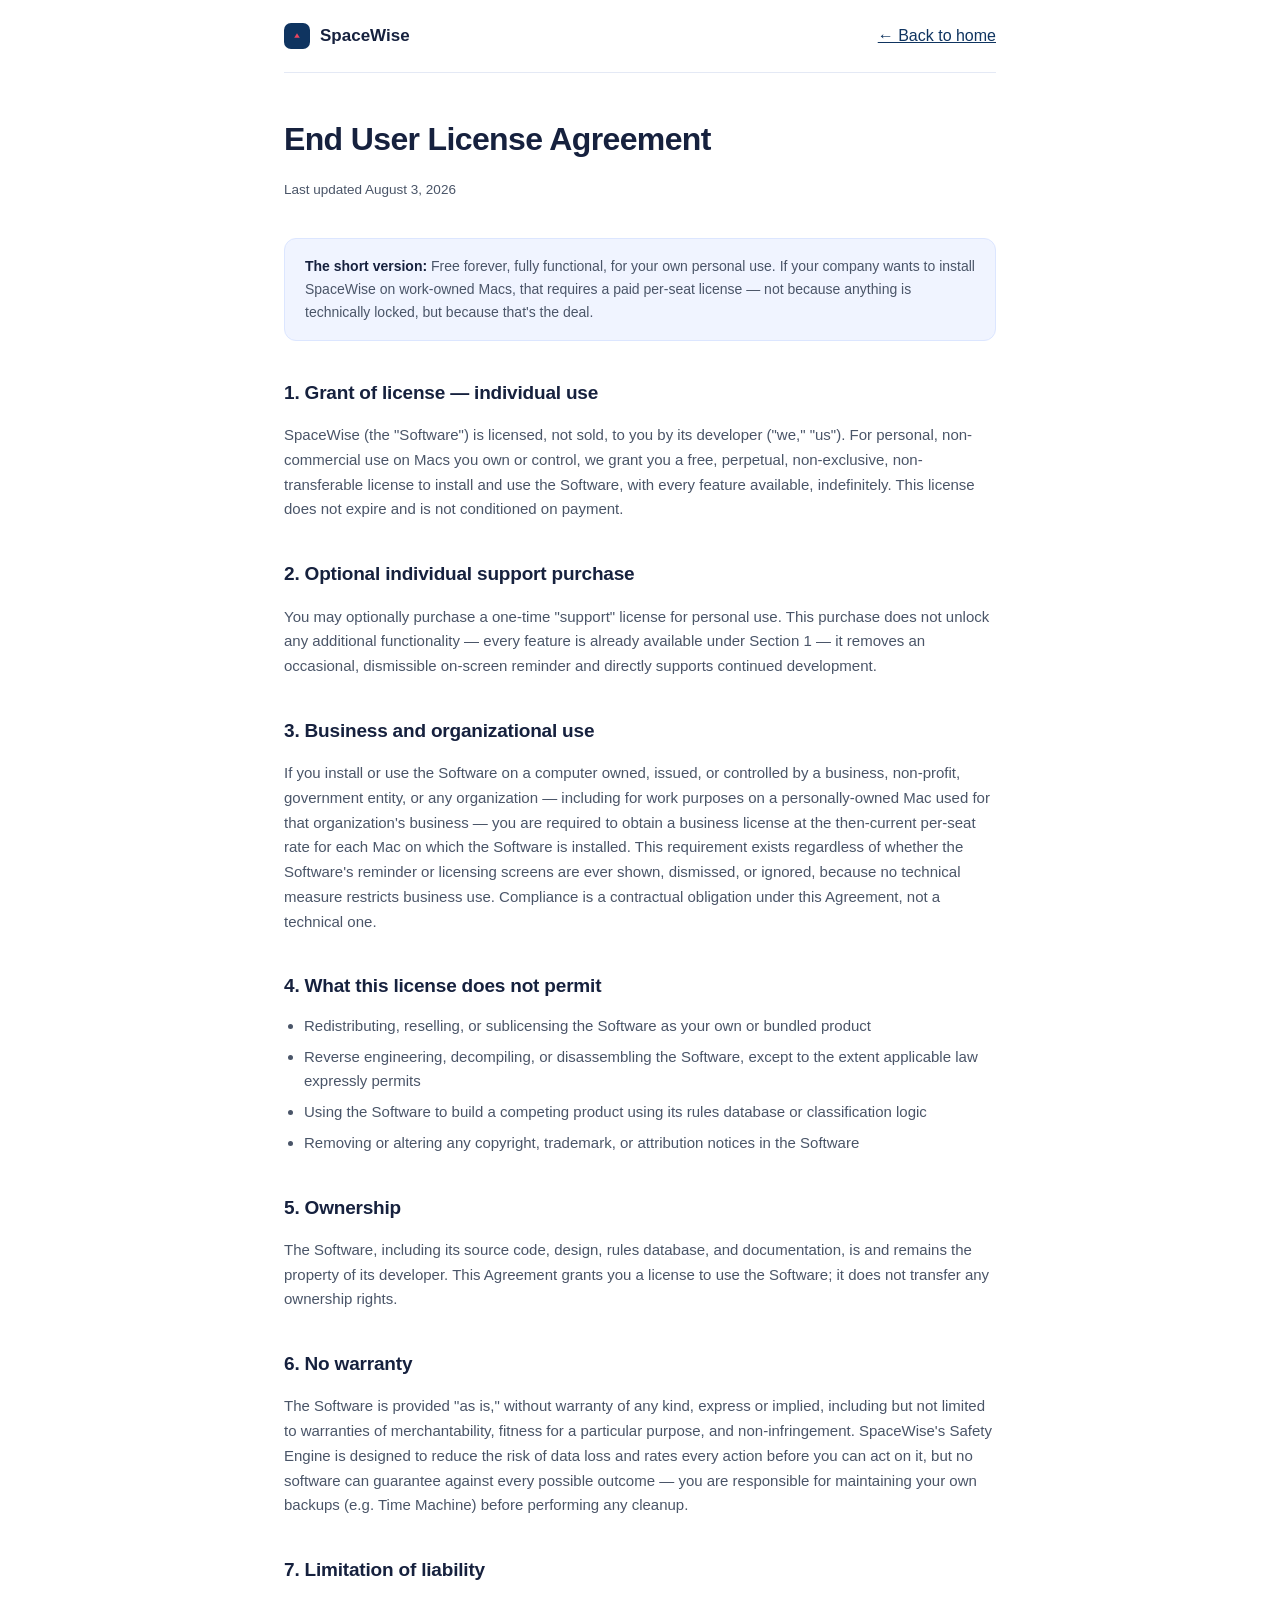
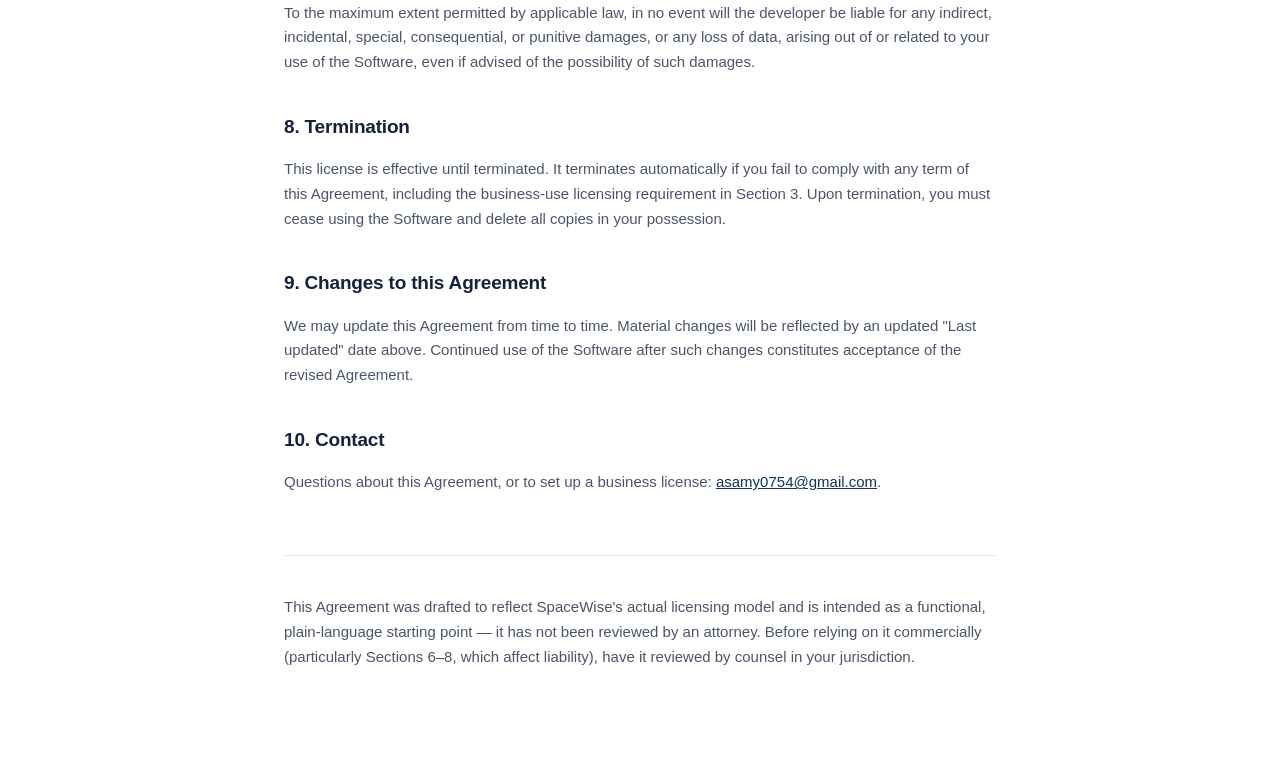
==== eula.html @ d16cbf5c "Add landing page, privacy policy, and EULA (public mirror of docs/ from the main spacewise repo)" ====
<!DOCTYPE html>
<html lang="en">
<head>
<meta charset="UTF-8">
<meta name="viewport" content="width=device-width, initial-scale=1.0">
<title>End User License Agreement — SpaceWise</title>
<link rel="stylesheet" href="legal.css">
</head>
<body>
<header class="nav">
  <a href="index.html" class="brand">
    <span class="brand-mark"><svg viewBox="0 0 100 100" xmlns="http://www.w3.org/2000/svg"><path d="M30 62 L50 30 L70 62 Z" fill="#E94560"/></svg></span>
    SpaceWise
  </a>
  <a href="index.html">&larr; Back to home</a>
</header>

<h1>End User License Agreement</h1>
<p class="updated">Last updated August 3, 2026</p>

<div class="callout"><strong>The short version:</strong> Free forever, fully functional, for your own personal use. If your company wants to install SpaceWise on work-owned Macs, that requires a paid per-seat license — not because anything is technically locked, but because that's the deal.</div>

<h2>1. Grant of license — individual use</h2>
<p>SpaceWise (the "Software") is licensed, not sold, to you by its developer ("we," "us"). For personal, non-commercial use on Macs you own or control, we grant you a free, perpetual, non-exclusive, non-transferable license to install and use the Software, with every feature available, indefinitely. This license does not expire and is not conditioned on payment.</p>

<h2>2. Optional individual support purchase</h2>
<p>You may optionally purchase a one-time "support" license for personal use. This purchase does not unlock any additional functionality — every feature is already available under Section 1 — it removes an occasional, dismissible on-screen reminder and directly supports continued development.</p>

<h2>3. Business and organizational use</h2>
<p>If you install or use the Software on a computer owned, issued, or controlled by a business, non-profit, government entity, or any organization — including for work purposes on a personally-owned Mac used for that organization's business — you are required to obtain a business license at the then-current per-seat rate for each Mac on which the Software is installed. This requirement exists regardless of whether the Software's reminder or licensing screens are ever shown, dismissed, or ignored, because no technical measure restricts business use. Compliance is a contractual obligation under this Agreement, not a technical one.</p>

<h2>4. What this license does not permit</h2>
<ul>
  <li>Redistributing, reselling, or sublicensing the Software as your own or bundled product</li>
  <li>Reverse engineering, decompiling, or disassembling the Software, except to the extent applicable law expressly permits</li>
  <li>Using the Software to build a competing product using its rules database or classification logic</li>
  <li>Removing or altering any copyright, trademark, or attribution notices in the Software</li>
</ul>

<h2>5. Ownership</h2>
<p>The Software, including its source code, design, rules database, and documentation, is and remains the property of its developer. This Agreement grants you a license to use the Software; it does not transfer any ownership rights.</p>

<h2>6. No warranty</h2>
<p>The Software is provided "as is," without warranty of any kind, express or implied, including but not limited to warranties of merchantability, fitness for a particular purpose, and non-infringement. SpaceWise's Safety Engine is designed to reduce the risk of data loss and rates every action before you can act on it, but no software can guarantee against every possible outcome — you are responsible for maintaining your own backups (e.g. Time Machine) before performing any cleanup.</p>

<h2>7. Limitation of liability</h2>
<p>To the maximum extent permitted by applicable law, in no event will the developer be liable for any indirect, incidental, special, consequential, or punitive damages, or any loss of data, arising out of or related to your use of the Software, even if advised of the possibility of such damages.</p>

<h2>8. Termination</h2>
<p>This license is effective until terminated. It terminates automatically if you fail to comply with any term of this Agreement, including the business-use licensing requirement in Section 3. Upon termination, you must cease using the Software and delete all copies in your possession.</p>

<h2>9. Changes to this Agreement</h2>
<p>We may update this Agreement from time to time. Material changes will be reflected by an updated "Last updated" date above. Continued use of the Software after such changes constitutes acceptance of the revised Agreement.</p>

<h2>10. Contact</h2>
<p>Questions about this Agreement, or to set up a business license: <a href="mailto:asamy0754@gmail.com">asamy0754@gmail.com</a>.</p>

<footer>
  <p>This Agreement was drafted to reflect SpaceWise's actual licensing model and is intended as a functional, plain-language starting point — it has not been reviewed by an attorney. Before relying on it commercially (particularly Sections 6–8, which affect liability), have it reviewed by counsel in your jurisdiction.</p>
</footer>
</body>
</html>
---- legal.css ----
:root{
  --navy:#0F3460; --coral:#E94560; --bg-light:#F0F4FF;
  --ink:#16213E; --ink-soft:#4A5568; --line:#E4E9F5;
}
*{box-sizing:border-box;}
body{
  font-family:-apple-system,BlinkMacSystemFont,"Segoe UI",Inter,Roboto,Helvetica,Arial,sans-serif;
  color:var(--ink); max-width:760px; margin:0 auto; padding:0 24px 100px;
  line-height:1.65; -webkit-font-smoothing:antialiased;
}
a{color:var(--navy);}
header.nav{ display:flex; align-items:center; justify-content:space-between; padding:22px 0; border-bottom:1px solid var(--line); margin-bottom:40px;}
.brand{display:flex;align-items:center;gap:10px;font-weight:700;font-size:17px;text-decoration:none;color:var(--ink);}
.brand-mark{width:26px;height:26px;border-radius:7px;background:var(--navy);display:flex;align-items:center;justify-content:center;}
.brand-mark svg{width:14px;height:14px;}
h1{font-size:32px;letter-spacing:-0.02em;margin-bottom:6px;}
.updated{color:var(--ink-soft);font-size:13.5px;margin-bottom:36px;}
h2{font-size:19px;margin:36px 0 12px;letter-spacing:-0.01em;}
p,li{color:var(--ink-soft);font-size:15px;}
ul{padding-left:20px;margin:10px 0;}
li{margin-bottom:6px;}
.callout{background:var(--bg-light);border:1px solid #DCE6FF;border-radius:12px;padding:16px 20px;margin:24px 0;font-size:14px;color:var(--ink-soft);}
.callout strong{color:var(--ink);}
footer{margin-top:60px;padding-top:24px;border-top:1px solid var(--line);font-size:13px;color:#98A2B8;}
footer a{color:var(--ink-soft);}
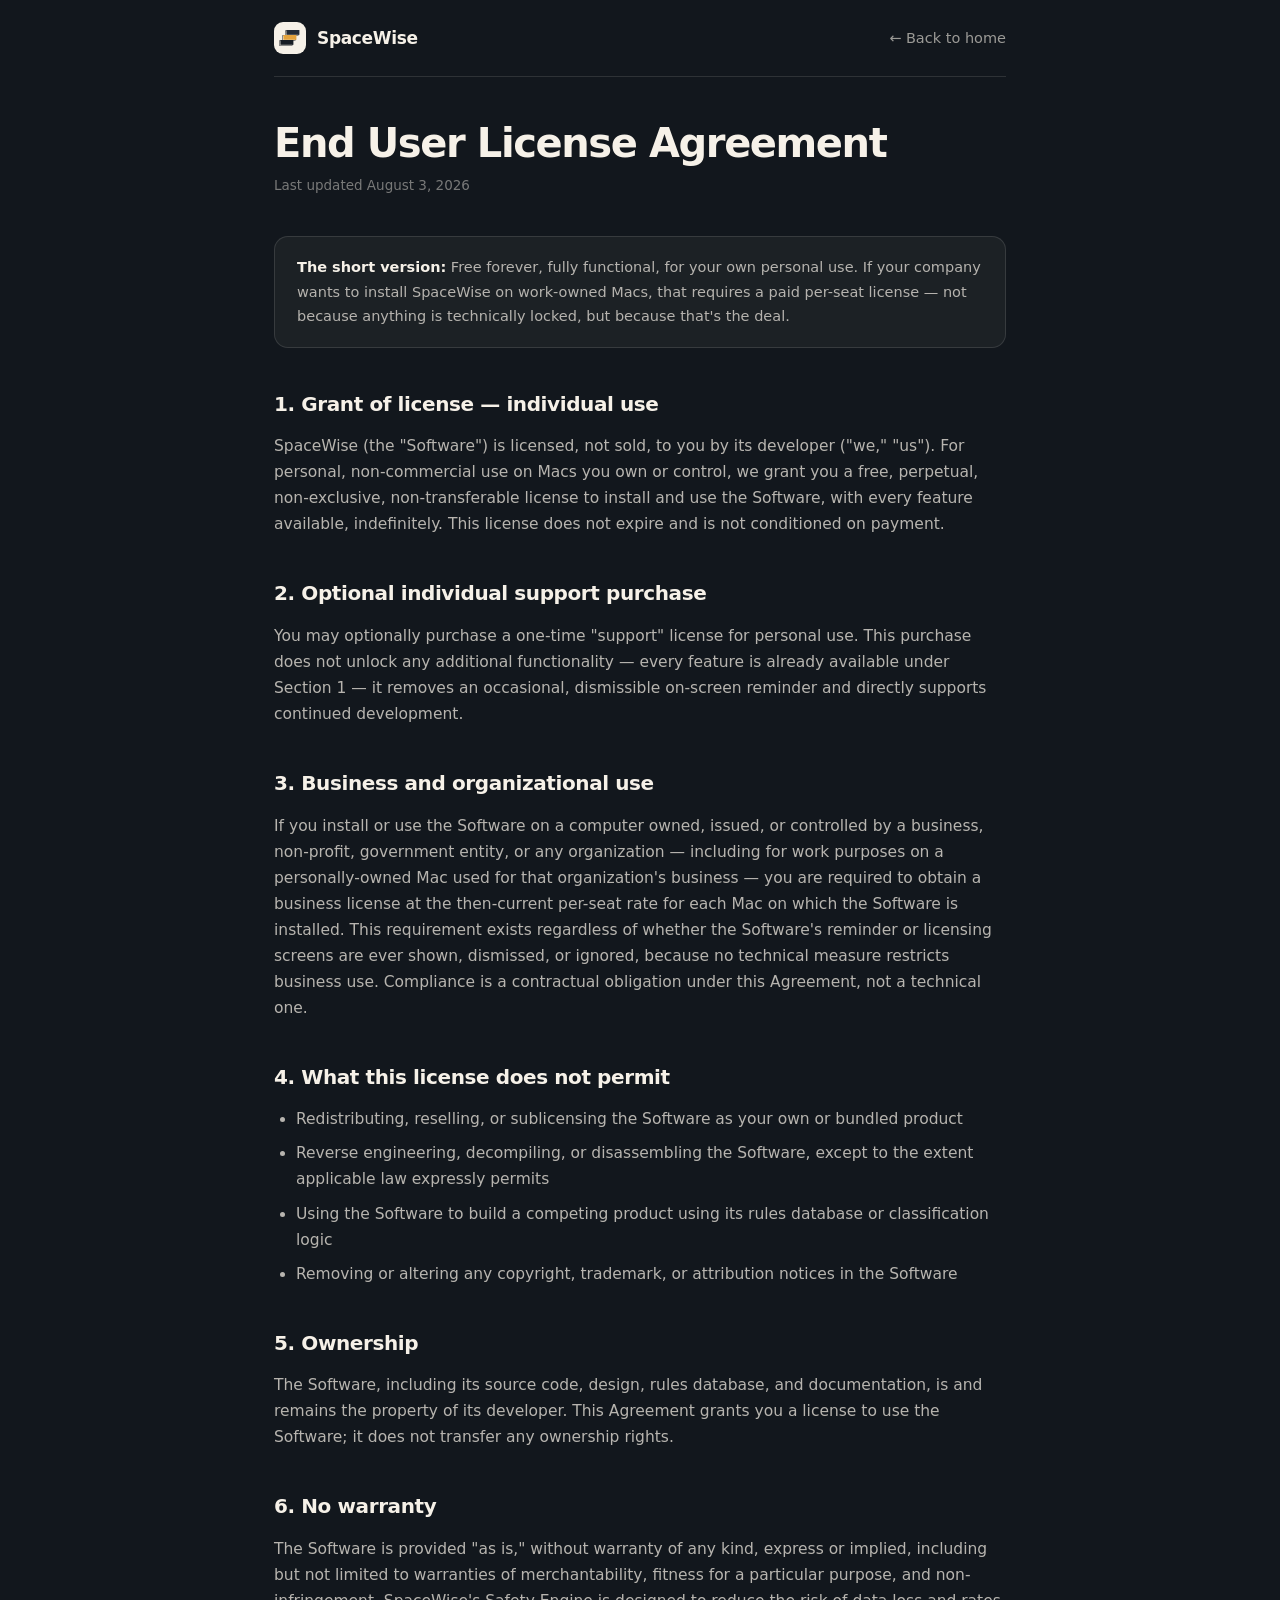
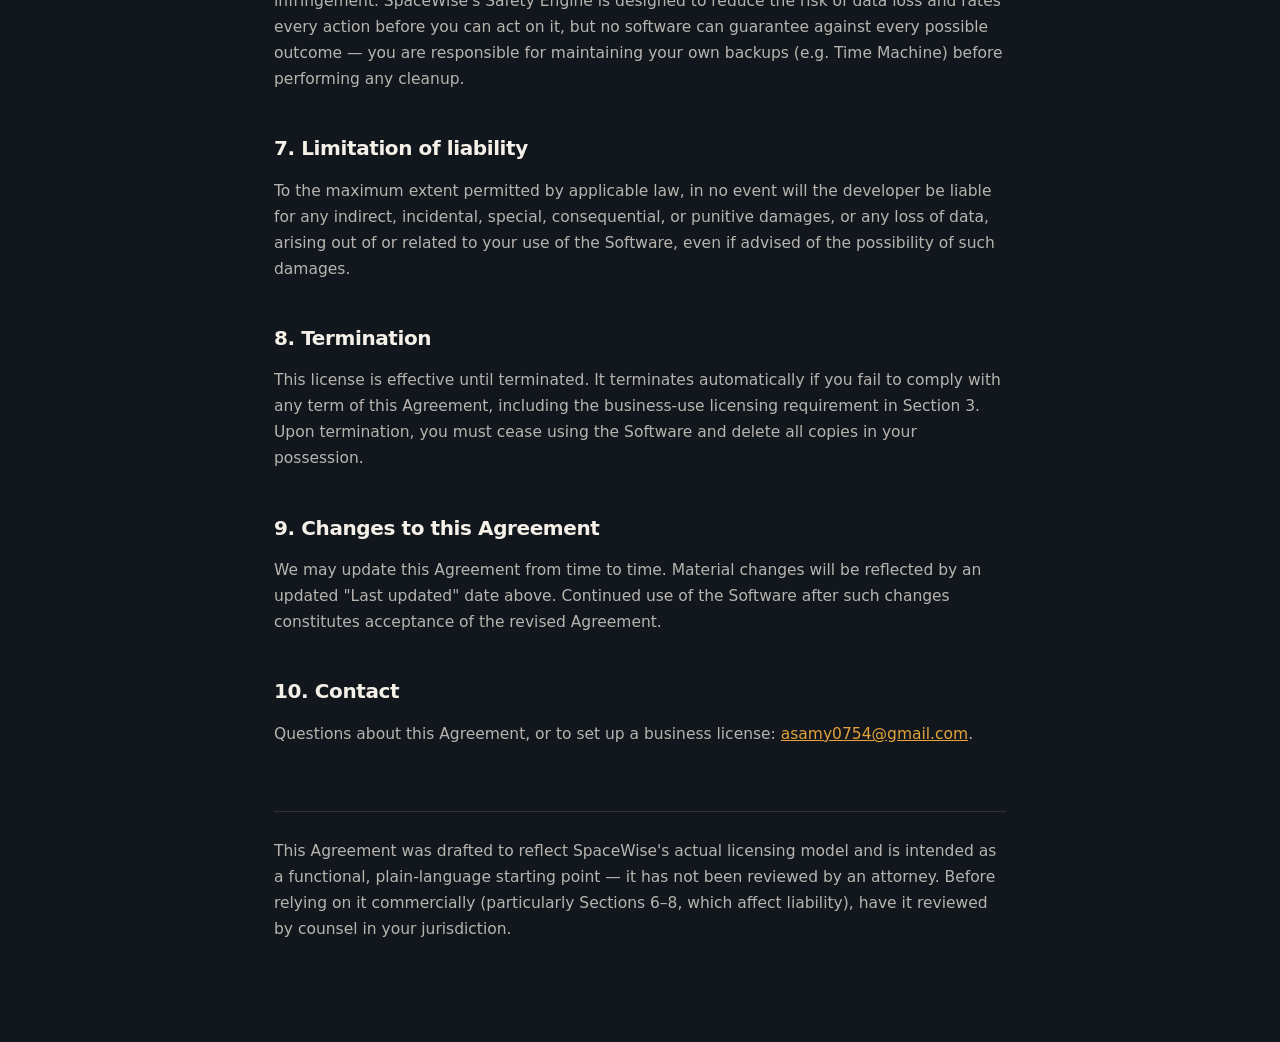
==== commit 1aca1366: "New logo, expanded features, lead capture, comparison page" ====
--- a/eula.html
+++ b/eula.html
@@ -9,7 +9,7 @@
 <body>
 <header class="nav">
   <a href="index.html" class="brand">
-    <span class="brand-mark"><svg viewBox="0 0 100 100" xmlns="http://www.w3.org/2000/svg"><path d="M30 62 L50 30 L70 62 Z" fill="#E94560"/></svg></span>
+    <span class="brand-mark"><svg viewBox="-7 -5 110 90" xmlns="http://www.w3.org/2000/svg"><rect x="-4" y="54" width="65" height="24" fill="none" stroke="#20242B" stroke-width="2.5"/><rect x="11" y="29" width="65" height="24" fill="none" stroke="#20242B" stroke-width="2.5"/><rect x="26" y="4" width="65" height="24" fill="none" stroke="#20242B" stroke-width="2.5"/><rect x="0" y="50" width="65" height="24" fill="#171D24"/><rect x="15" y="25" width="65" height="24" fill="#E3A23C"/><rect x="30" y="0" width="65" height="24" fill="#232B36"/></svg></span>
     SpaceWise
   </a>
   <a href="index.html">&larr; Back to home</a>
--- a/legal.css
+++ b/legal.css
@@ -1,25 +1,52 @@
 :root{
-  --navy:#0F3460; --coral:#E94560; --bg-light:#F0F4FF;
-  --ink:#16213E; --ink-soft:#4A5568; --line:#E4E9F5;
+  --navy:#232B36; --navy-deep:#12171D; --navy-bright:#2E3644;
+  --coral:#E3A23C; --coral-lit:#F5BC5E;
+  --cream:#F6F1E8; --line:rgba(246,241,232,.12);
+  --safe:#3DD68C;
 }
-*{box-sizing:border-box;}
+*{box-sizing:border-box;margin:0;padding:0;}
 body{
-  font-family:-apple-system,BlinkMacSystemFont,"Segoe UI",Inter,Roboto,Helvetica,Arial,sans-serif;
-  color:var(--ink); max-width:760px; margin:0 auto; padding:0 24px 100px;
-  line-height:1.65; -webkit-font-smoothing:antialiased;
+  font-family:-apple-system,BlinkMacSystemFont,"SF Pro Display","Segoe UI",Inter,system-ui,sans-serif;
+  background:var(--navy-deep); color:var(--cream);
+  max-width:780px; margin:0 auto; padding:0 24px 100px;
+  line-height:1.68; -webkit-font-smoothing:antialiased;
 }
-a{color:var(--navy);}
-header.nav{ display:flex; align-items:center; justify-content:space-between; padding:22px 0; border-bottom:1px solid var(--line); margin-bottom:40px;}
-.brand{display:flex;align-items:center;gap:10px;font-weight:700;font-size:17px;text-decoration:none;color:var(--ink);}
-.brand-mark{width:26px;height:26px;border-radius:7px;background:var(--navy);display:flex;align-items:center;justify-content:center;}
-.brand-mark svg{width:14px;height:14px;}
-h1{font-size:32px;letter-spacing:-0.02em;margin-bottom:6px;}
-.updated{color:var(--ink-soft);font-size:13.5px;margin-bottom:36px;}
-h2{font-size:19px;margin:36px 0 12px;letter-spacing:-0.01em;}
-p,li{color:var(--ink-soft);font-size:15px;}
-ul{padding-left:20px;margin:10px 0;}
-li{margin-bottom:6px;}
-.callout{background:var(--bg-light);border:1px solid #DCE6FF;border-radius:12px;padding:16px 20px;margin:24px 0;font-size:14px;color:var(--ink-soft);}
-.callout strong{color:var(--ink);}
-footer{margin-top:60px;padding-top:24px;border-top:1px solid var(--line);font-size:13px;color:#98A2B8;}
-footer a{color:var(--ink-soft);}
+a{color:var(--coral);}
+a:hover{color:var(--coral-lit);}
+header.nav{display:flex;align-items:center;justify-content:space-between;padding:22px 0;border-bottom:1px solid var(--line);margin-bottom:44px;}
+.brand{display:flex;align-items:center;gap:11px;font-weight:700;font-size:17px;letter-spacing:-.02em;text-decoration:none;color:var(--cream);}
+.brand-mark{width:32px;height:32px;border-radius:9px;background:var(--cream);display:grid;place-items:center;padding:5px;}
+.brand-mark svg{width:100%;height:100%;}
+.nav a:not(.brand){color:rgba(246,241,232,.6);text-decoration:none;font-size:14.5px;}
+.nav a:not(.brand):hover{color:var(--cream);}
+h1{font-size:clamp(30px,5vw,40px);letter-spacing:-.035em;margin-bottom:8px;font-weight:680;line-height:1.12;}
+.updated{color:rgba(246,241,232,.45);font-size:13.5px;margin-bottom:40px;}
+h2{font-size:20px;margin:40px 0 12px;letter-spacing:-.02em;font-weight:640;}
+h3{font-size:16.5px;margin:26px 0 8px;font-weight:620;}
+p,li{color:rgba(246,241,232,.72);font-size:15.5px;}
+strong{color:var(--cream);font-weight:620;}
+ul,ol{padding-left:22px;margin:12px 0;}
+li{margin-bottom:8px;}
+code{font-family:"SF Mono",ui-monospace,SFMono-Regular,Menlo,monospace;font-size:13.5px;
+  background:rgba(246,241,232,.07);border:1px solid var(--line);border-radius:6px;padding:2px 7px;color:var(--coral-lit);}
+pre{background:rgba(0,0,0,.32);border:1px solid var(--line);border-radius:12px;padding:16px 18px;
+  overflow-x:auto;margin:16px 0;}
+pre code{background:none;border:none;padding:0;color:rgba(246,241,232,.85);font-size:13px;line-height:1.7;}
+.callout{background:rgba(246,241,232,.045);border:1px solid var(--line);border-radius:14px;
+  padding:18px 22px;margin:26px 0;font-size:14.5px;color:rgba(246,241,232,.7);}
+.callout.warn{background:rgba(227,162,60,.08);border-color:rgba(227,162,60,.28);}
+.callout.good{background:rgba(61,214,140,.07);border-color:rgba(61,214,140,.24);}
+.callout strong{color:var(--cream);}
+.step{position:relative;padding:20px 0 20px 52px;border-bottom:1px solid var(--line);}
+.step:last-of-type{border-bottom:none;}
+.step .n{position:absolute;left:0;top:20px;width:34px;height:34px;border-radius:10px;display:grid;place-items:center;
+  font-weight:720;font-size:15px;background:linear-gradient(140deg,var(--coral),#B87A1E);color:#1A1206;}
+.step h3{margin:0 0 6px;}
+.btn{display:inline-flex;align-items:center;gap:9px;padding:13px 24px;border-radius:12px;font-size:15.5px;
+  font-weight:620;text-decoration:none;background:linear-gradient(135deg,var(--coral),#B87A1E);color:#1A1206;
+  box-shadow:0 6px 22px rgba(227,162,60,.3);transition:transform .25s,box-shadow .25s;}
+.btn:hover{transform:translateY(-2px);box-shadow:0 12px 32px rgba(227,162,60,.42);color:#1A1206;}
+footer{margin-top:64px;padding-top:26px;border-top:1px solid var(--line);font-size:13.5px;color:rgba(246,241,232,.42);}
+footer a{color:rgba(246,241,232,.6);text-decoration:none;}
+footer a:hover{color:var(--coral);}
+@media(prefers-reduced-motion:reduce){*{transition:none!important;}}
